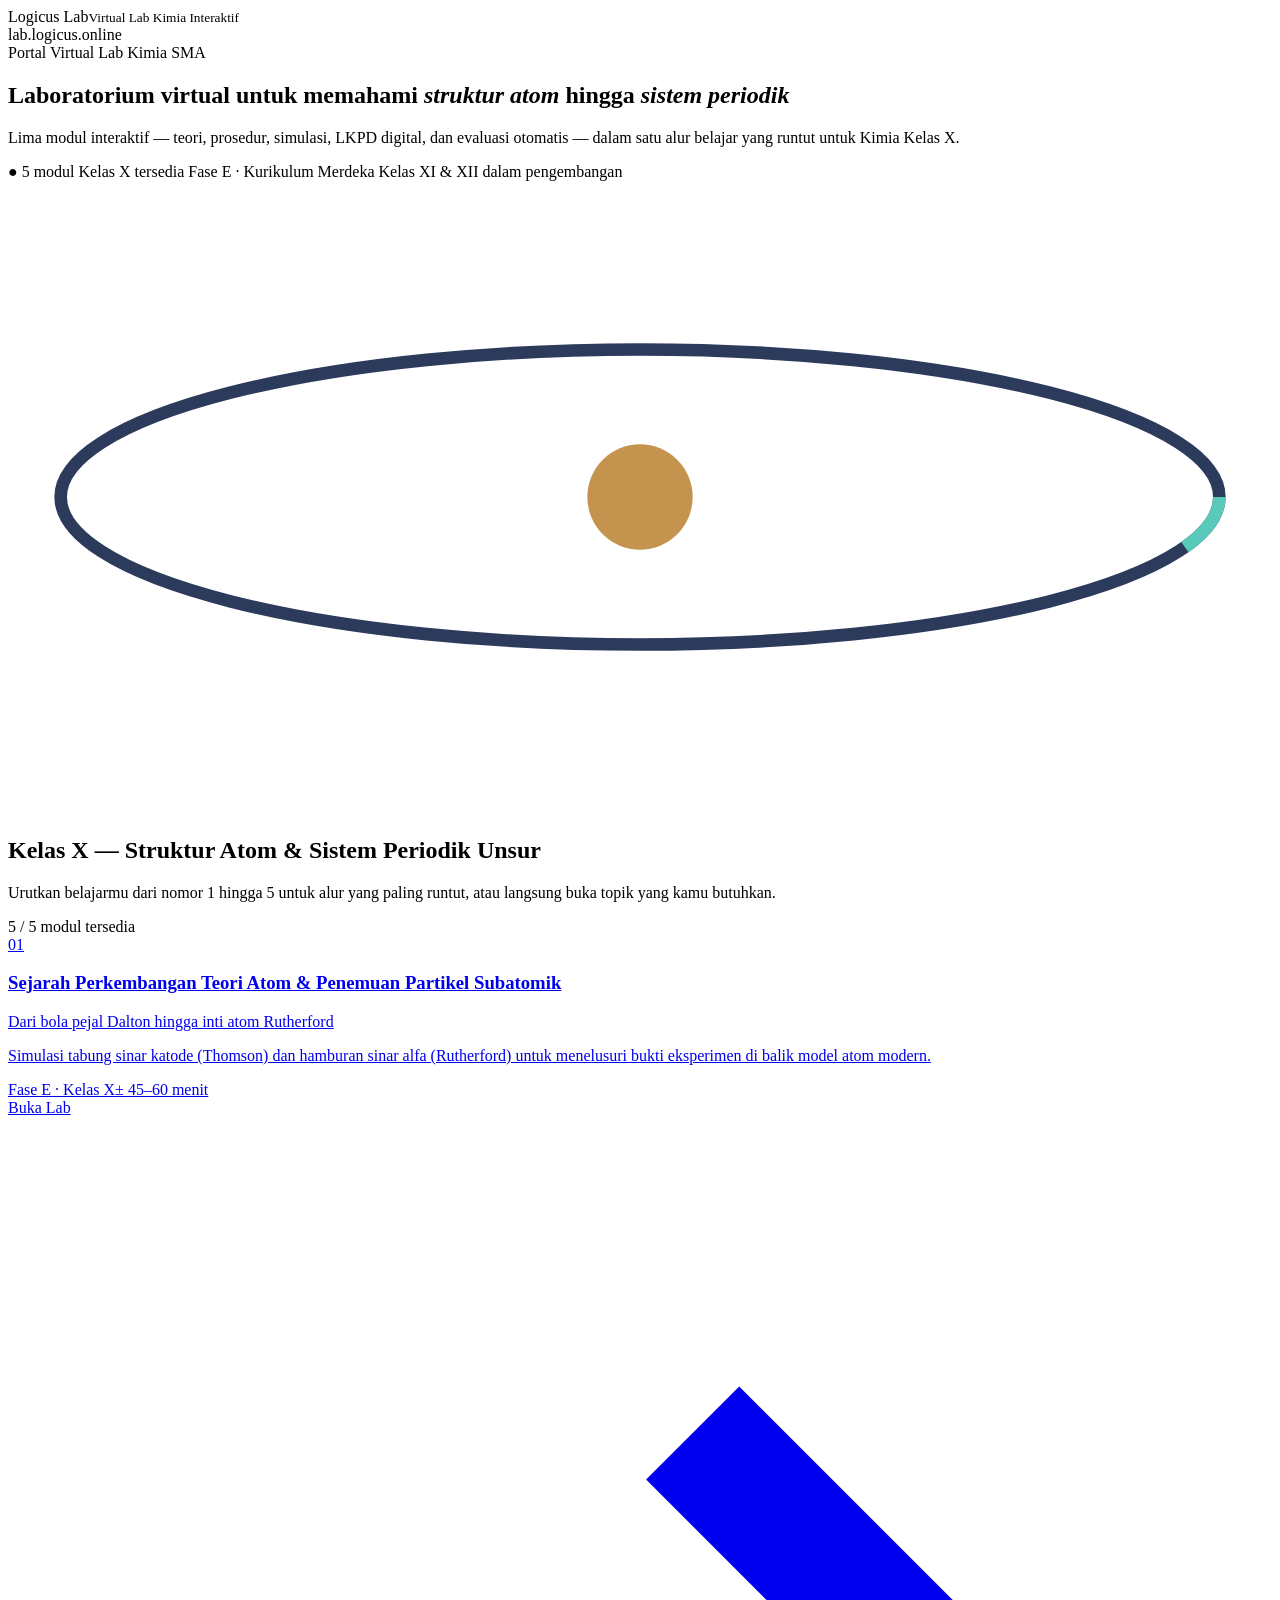
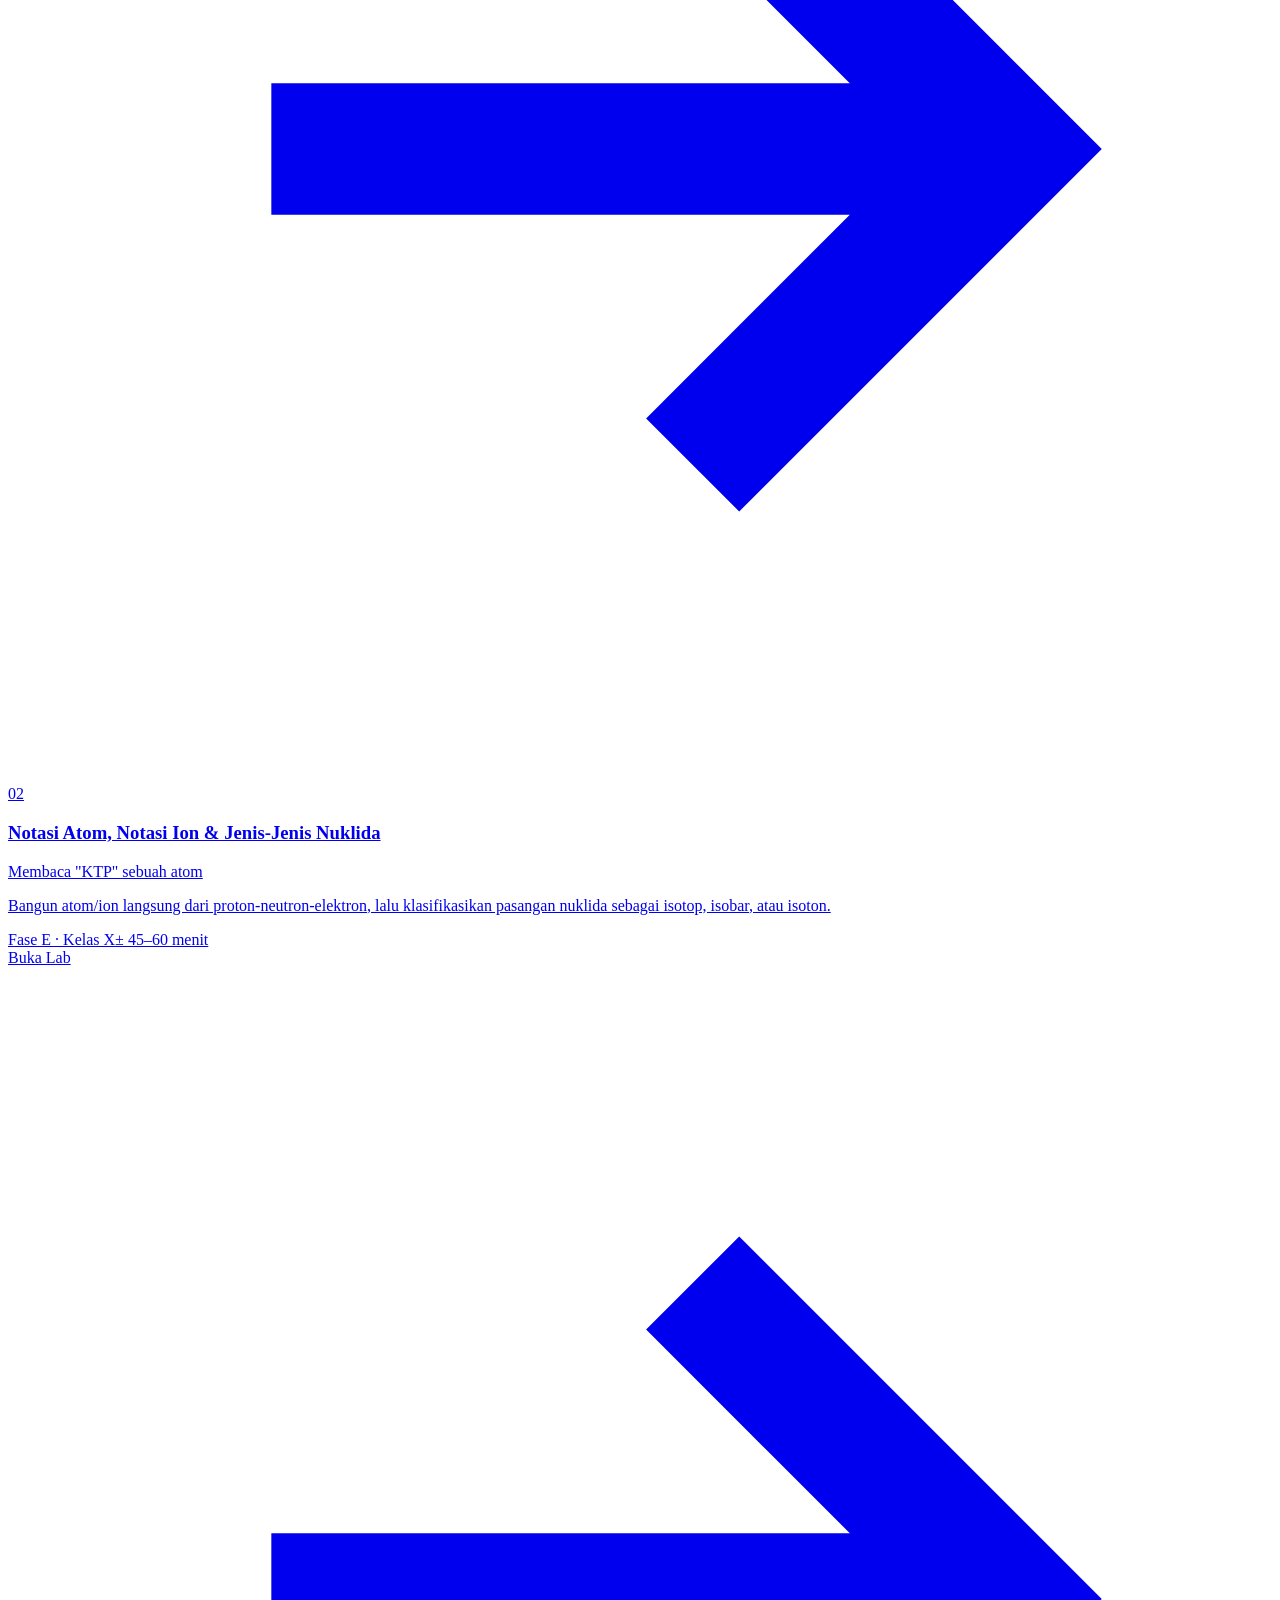
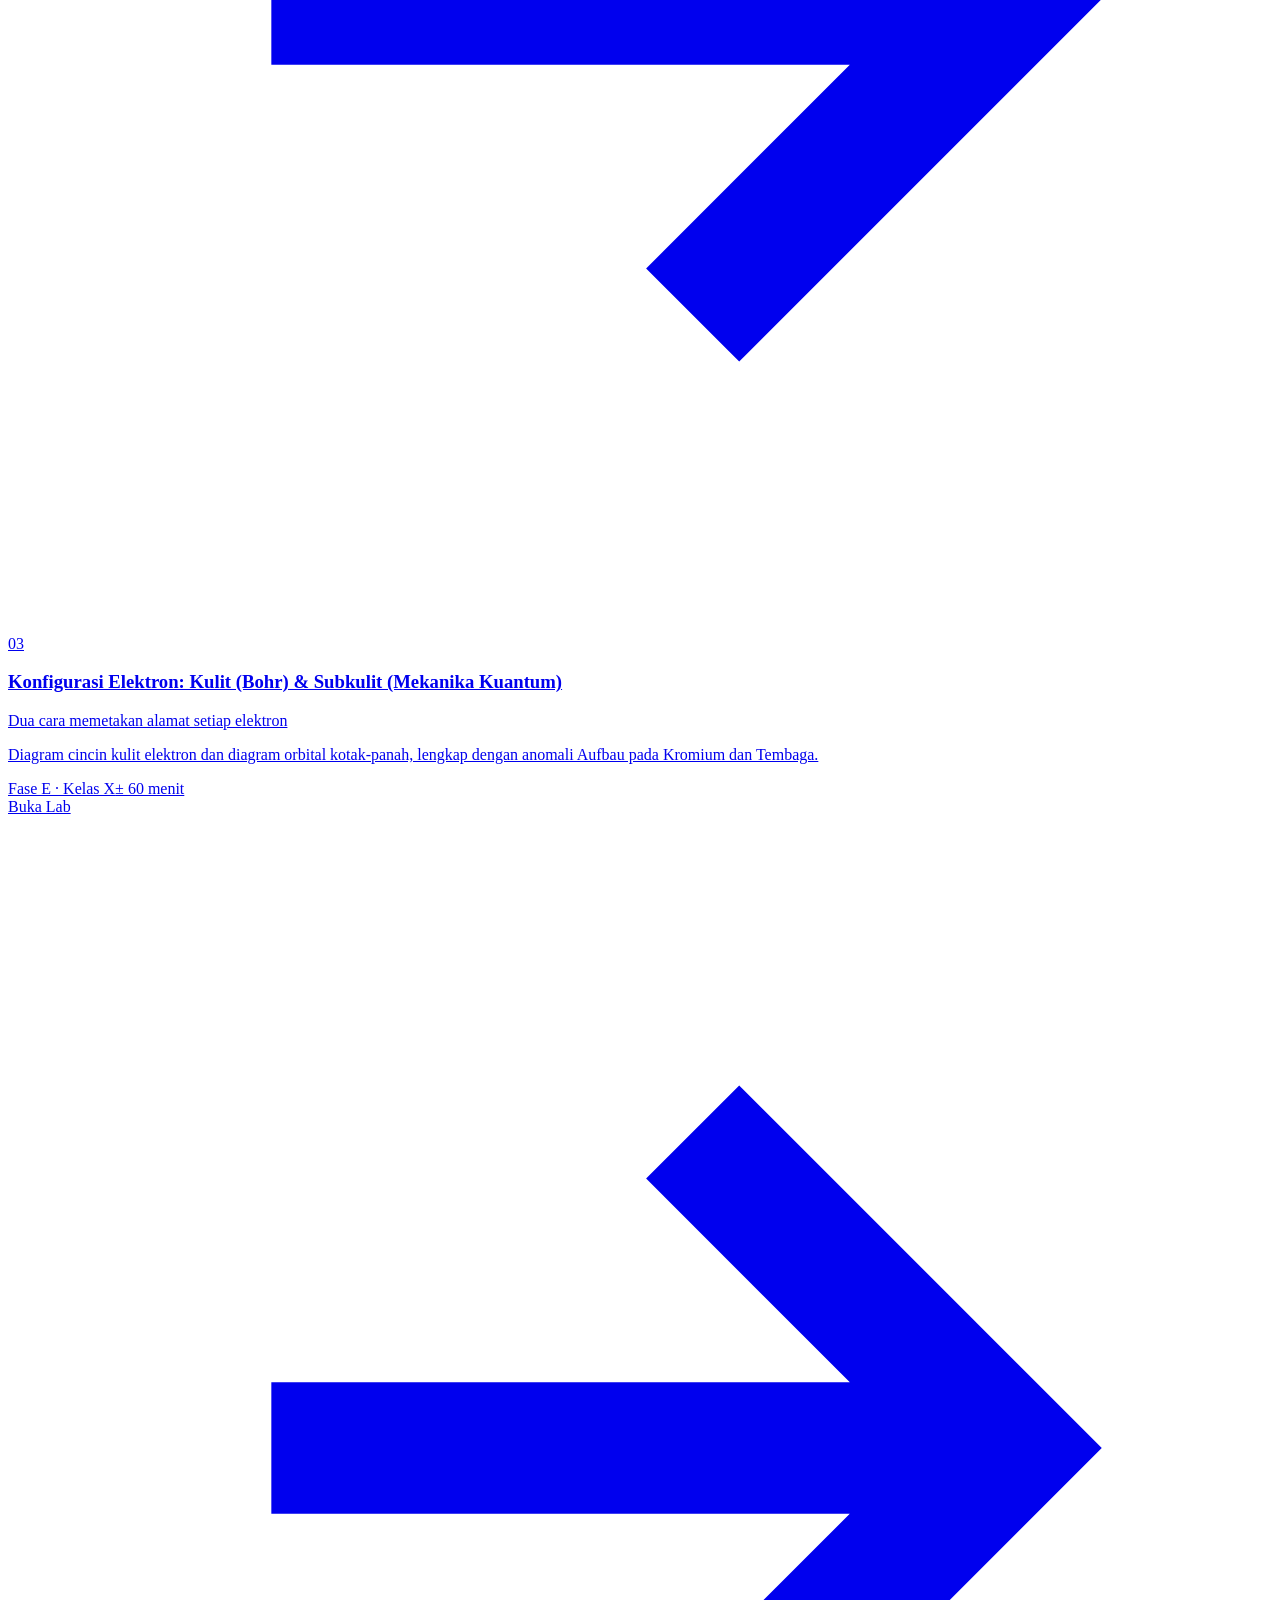
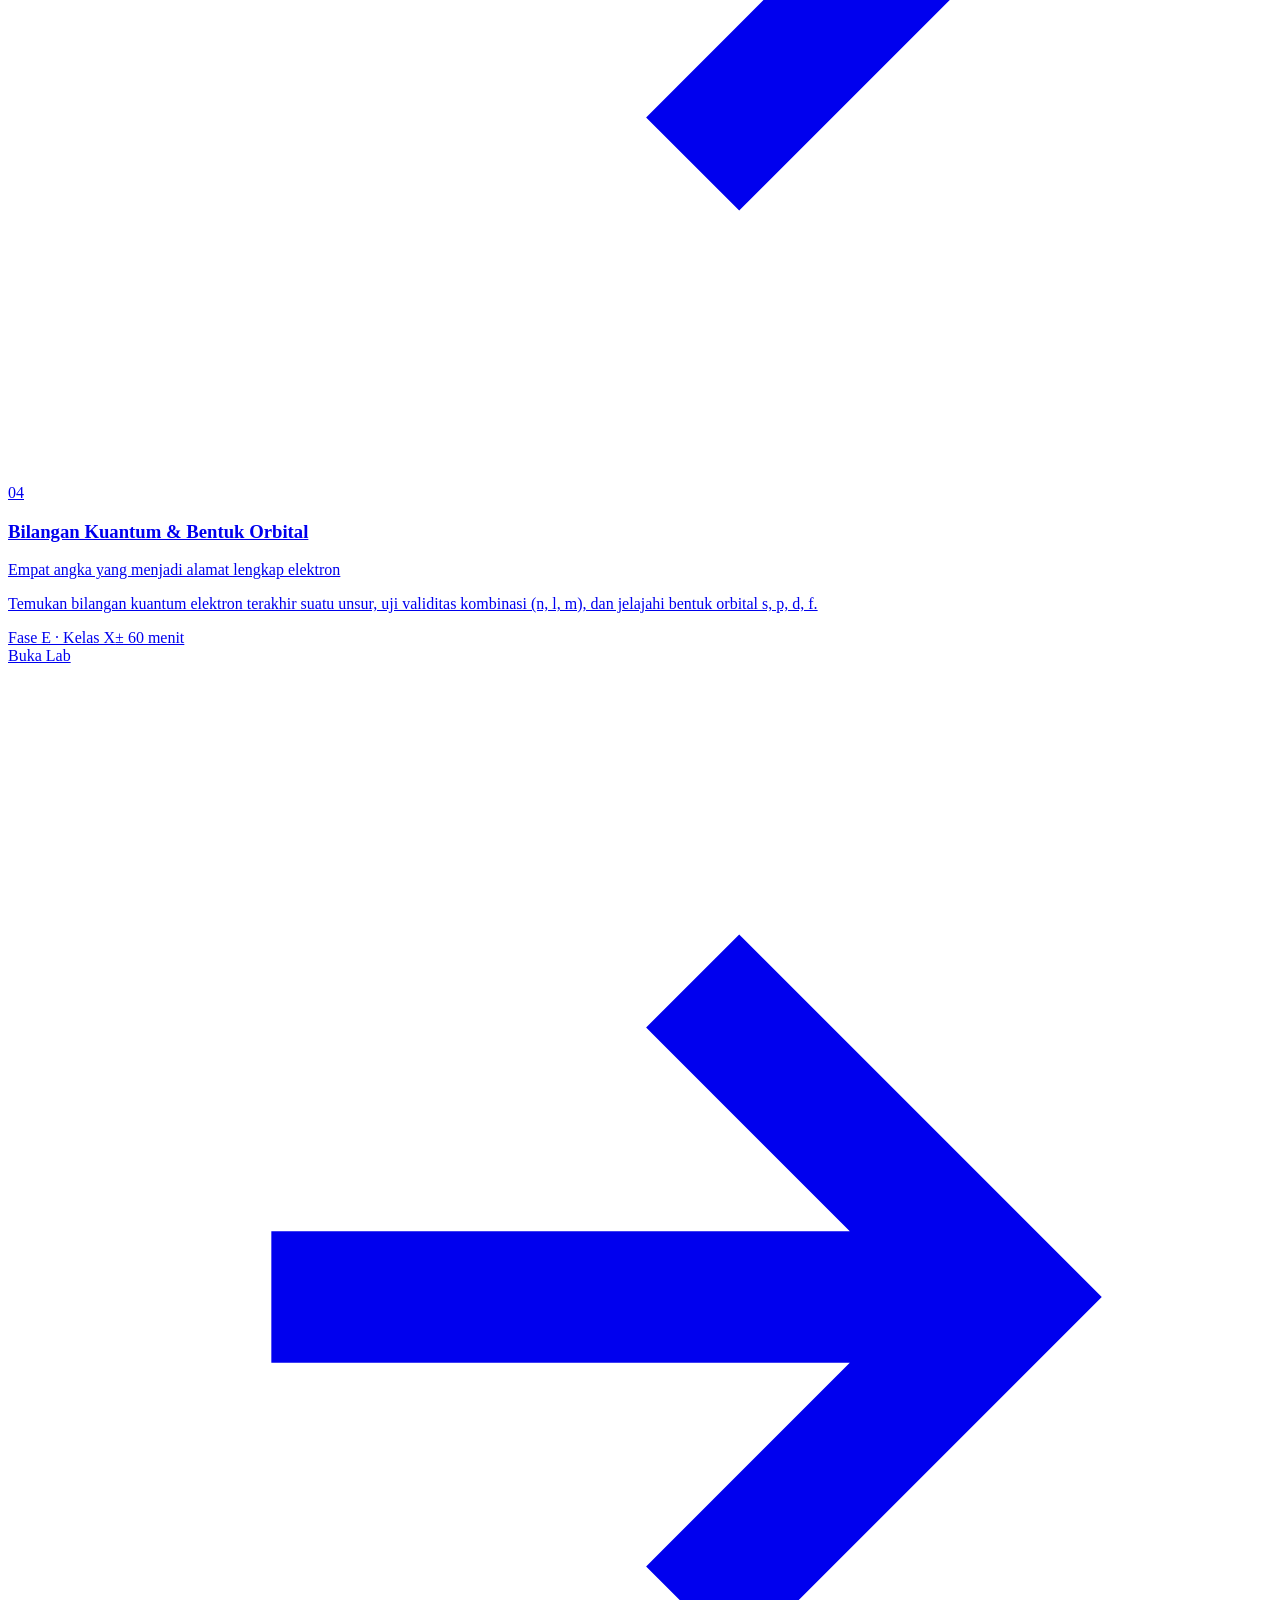
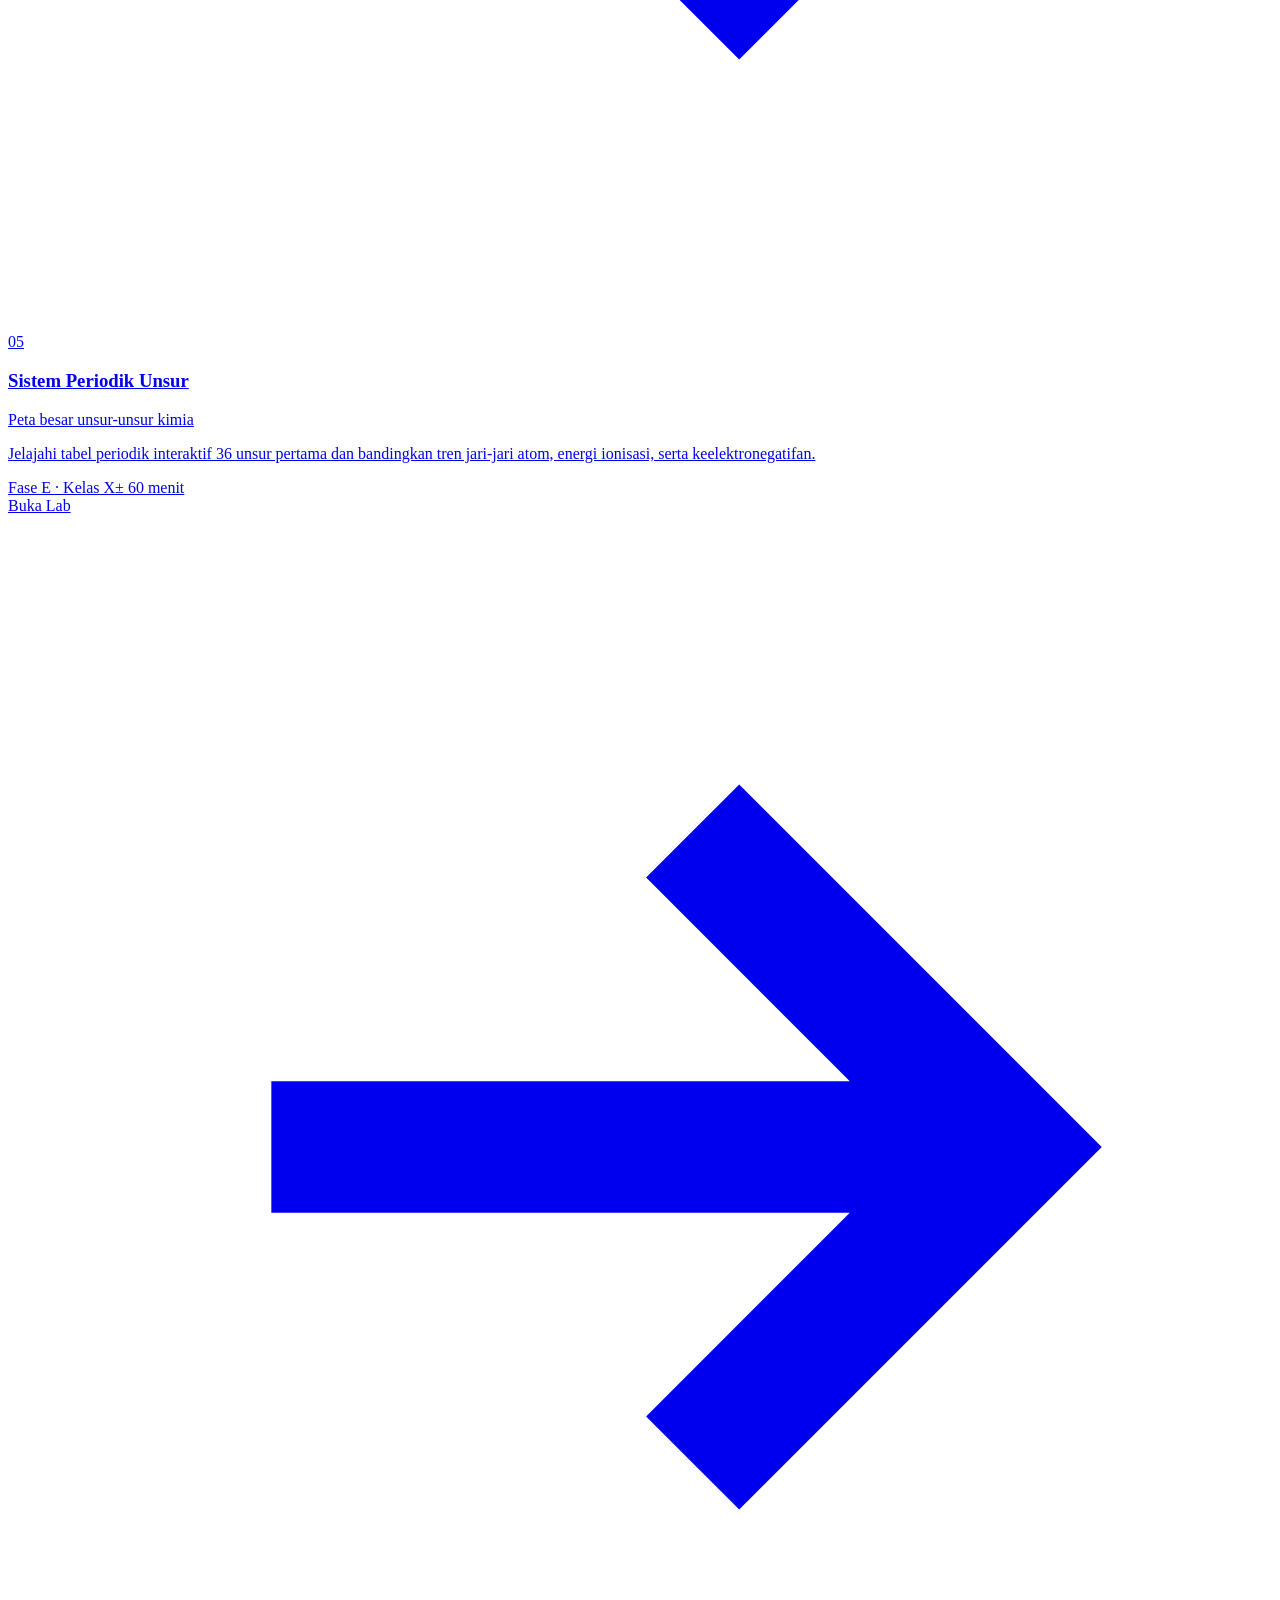
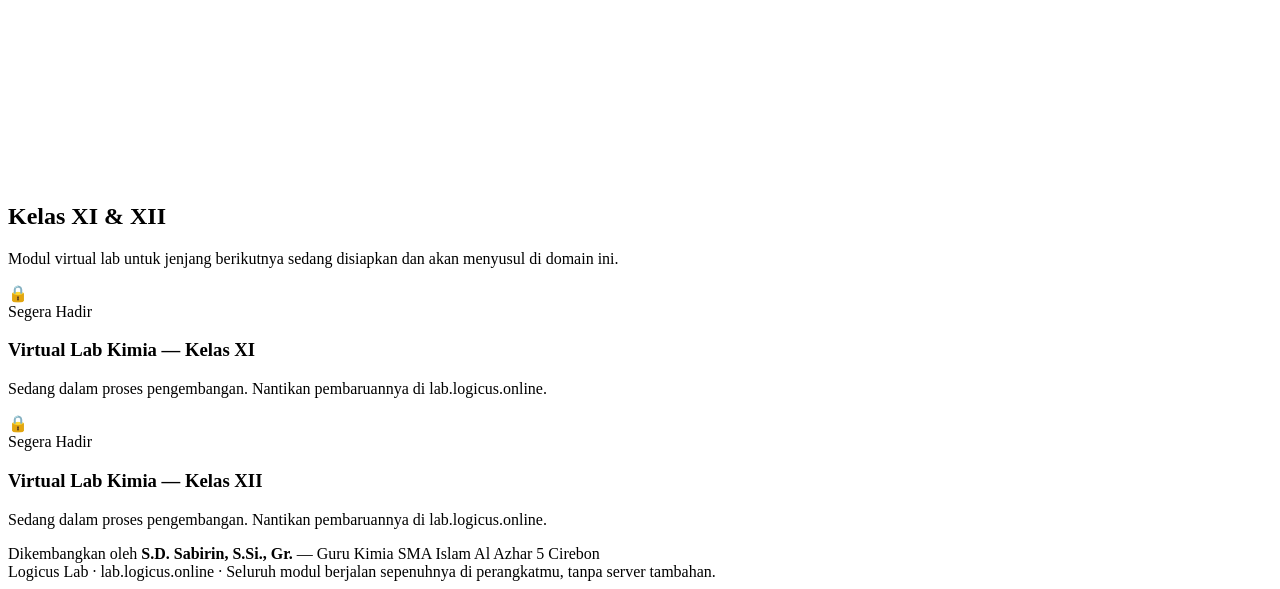
==== index.html @ 862f3393 "Add files via upload" ====
<!DOCTYPE html>
<html lang="id">
<head>
<meta charset="UTF-8">
<meta name="viewport" content="width=device-width, initial-scale=1.0, viewport-fit=cover">
<title>Logicus Lab — Virtual Lab Kimia SMA</title>
<meta name="description" content="Portal Virtual Lab Kimia interaktif: seri Struktur Atom & Sistem Periodik Unsur untuk Kelas X. Kelas XI dan XII dalam pengembangan.">
<link rel="stylesheet" href="index.css">
</head>
<body>

<header class="topbar">
  <div class="brand">
    <div class="brand__mark" aria-hidden="true"></div>
    <div class="brand__text">Logicus Lab<small>Virtual Lab Kimia Interaktif</small></div>
  </div>
  <div class="topbar__url">lab.logicus.online</div>
</header>

<section class="hero">
  <div class="hero__eyebrow">Portal Virtual Lab Kimia SMA</div>
  <h1>Laboratorium virtual untuk memahami <em>struktur atom</em> hingga <em>sistem periodik</em></h1>
  <p>Lima modul interaktif — teori, prosedur, simulasi, LKPD digital, dan evaluasi otomatis — dalam satu alur belajar yang runtut untuk Kimia Kelas X.</p>
  <div class="hero__meta">
    <span class="chip chip--live">● 5 modul Kelas X tersedia</span>
    <span class="chip">Fase E · Kurikulum Merdeka</span>
    <span class="chip">Kelas XI &amp; XII dalam pengembangan</span>
  </div>
</section>

<div class="orbit-divider" aria-hidden="true">
  <svg viewBox="0 0 120 60" xmlns="http://www.w3.org/2000/svg">
    <ellipse cx="60" cy="30" rx="55" ry="14" fill="none" stroke="#2C3A5C" stroke-width="1.2"/>
    <ellipse cx="60" cy="30" rx="55" ry="14" fill="none" stroke="#5FD9C4" stroke-width="1.2" stroke-dasharray="6 260" opacity=".9"/>
    <circle cx="60" cy="30" r="5" fill="#C4934E"/>
  </svg>
</div>

<section class="section" id="kelas-x">
  <div class="section__head">
    <div>
      <h2>Kelas X — Struktur Atom &amp; Sistem Periodik Unsur</h2>
      <p>Urutkan belajarmu dari nomor 1 hingga 5 untuk alur yang paling runtut, atau langsung buka topik yang kamu butuhkan.</p>
    </div>
    <span class="section__badge">5 / 5 modul tersedia</span>
  </div>

  <div class="grid">

    <a class="lab-card" href="struktur-atom-sejarah-partikel-subatomik.html">
      <div class="lab-card__num">01</div>
      <h3 class="lab-card__title">Sejarah Perkembangan Teori Atom &amp; Penemuan Partikel Subatomik</h3>
      <p class="lab-card__tagline">Dari bola pejal Dalton hingga inti atom Rutherford</p>
      <p class="lab-card__desc">Simulasi tabung sinar katode (Thomson) dan hamburan sinar alfa (Rutherford) untuk menelusuri bukti eksperimen di balik model atom modern.</p>
      <div class="lab-card__meta"><span>Fase E · Kelas X</span><span>± 45–60 menit</span></div>
      <span class="lab-card__cta">Buka Lab <svg viewBox="0 0 24 24" fill="none" stroke="currentColor" stroke-width="2.5"><path d="M5 12h14M13 6l6 6-6 6"/></svg></span>
    </a>

    <a class="lab-card" href="notasi-atom-ion-nuklida.html">
      <div class="lab-card__num">02</div>
      <h3 class="lab-card__title">Notasi Atom, Notasi Ion &amp; Jenis-Jenis Nuklida</h3>
      <p class="lab-card__tagline">Membaca "KTP" sebuah atom</p>
      <p class="lab-card__desc">Bangun atom/ion langsung dari proton-neutron-elektron, lalu klasifikasikan pasangan nuklida sebagai isotop, isobar, atau isoton.</p>
      <div class="lab-card__meta"><span>Fase E · Kelas X</span><span>± 45–60 menit</span></div>
      <span class="lab-card__cta">Buka Lab <svg viewBox="0 0 24 24" fill="none" stroke="currentColor" stroke-width="2.5"><path d="M5 12h14M13 6l6 6-6 6"/></svg></span>
    </a>

    <a class="lab-card" href="konfigurasi-elektron-kulit-subkulit.html">
      <div class="lab-card__num">03</div>
      <h3 class="lab-card__title">Konfigurasi Elektron: Kulit (Bohr) &amp; Subkulit (Mekanika Kuantum)</h3>
      <p class="lab-card__tagline">Dua cara memetakan alamat setiap elektron</p>
      <p class="lab-card__desc">Diagram cincin kulit elektron dan diagram orbital kotak-panah, lengkap dengan anomali Aufbau pada Kromium dan Tembaga.</p>
      <div class="lab-card__meta"><span>Fase E · Kelas X</span><span>± 60 menit</span></div>
      <span class="lab-card__cta">Buka Lab <svg viewBox="0 0 24 24" fill="none" stroke="currentColor" stroke-width="2.5"><path d="M5 12h14M13 6l6 6-6 6"/></svg></span>
    </a>

    <a class="lab-card" href="bilangan-kuantum-bentuk-orbital.html">
      <div class="lab-card__num">04</div>
      <h3 class="lab-card__title">Bilangan Kuantum &amp; Bentuk Orbital</h3>
      <p class="lab-card__tagline">Empat angka yang menjadi alamat lengkap elektron</p>
      <p class="lab-card__desc">Temukan bilangan kuantum elektron terakhir suatu unsur, uji validitas kombinasi (n, l, m), dan jelajahi bentuk orbital s, p, d, f.</p>
      <div class="lab-card__meta"><span>Fase E · Kelas X</span><span>± 60 menit</span></div>
      <span class="lab-card__cta">Buka Lab <svg viewBox="0 0 24 24" fill="none" stroke="currentColor" stroke-width="2.5"><path d="M5 12h14M13 6l6 6-6 6"/></svg></span>
    </a>

    <a class="lab-card" href="sistem-periodik-unsur.html">
      <div class="lab-card__num">05</div>
      <h3 class="lab-card__title">Sistem Periodik Unsur</h3>
      <p class="lab-card__tagline">Peta besar unsur-unsur kimia</p>
      <p class="lab-card__desc">Jelajahi tabel periodik interaktif 36 unsur pertama dan bandingkan tren jari-jari atom, energi ionisasi, serta keelektronegatifan.</p>
      <div class="lab-card__meta"><span>Fase E · Kelas X</span><span>± 60 menit</span></div>
      <span class="lab-card__cta">Buka Lab <svg viewBox="0 0 24 24" fill="none" stroke="currentColor" stroke-width="2.5"><path d="M5 12h14M13 6l6 6-6 6"/></svg></span>
    </a>

  </div>
</section>

<section class="section" id="kelas-xi-xii">
  <div class="section__head">
    <div>
      <h2>Kelas XI &amp; XII</h2>
      <p>Modul virtual lab untuk jenjang berikutnya sedang disiapkan dan akan menyusul di domain ini.</p>
    </div>
  </div>
  <div class="grid">
    <div class="locked-card">
      <div class="locked-card__icon" aria-hidden="true">🔒</div>
      <span class="locked-card__badge">Segera Hadir</span>
      <h3 class="locked-card__title">Virtual Lab Kimia — Kelas XI</h3>
      <p>Sedang dalam proses pengembangan. Nantikan pembaruannya di lab.logicus.online.</p>
    </div>
    <div class="locked-card">
      <div class="locked-card__icon" aria-hidden="true">🔒</div>
      <span class="locked-card__badge">Segera Hadir</span>
      <h3 class="locked-card__title">Virtual Lab Kimia — Kelas XII</h3>
      <p>Sedang dalam proses pengembangan. Nantikan pembaruannya di lab.logicus.online.</p>
    </div>
  </div>
</section>

<footer>
  <div class="dev-line">Dikembangkan oleh <b>S.D. Sabirin, S.Si., Gr.</b> — Guru Kimia SMA Islam Al Azhar 5 Cirebon</div>
  <div>Logicus Lab · lab.logicus.online · Seluruh modul berjalan sepenuhnya di perangkatmu, tanpa server tambahan.</div>
</footer>

</body>
</html>
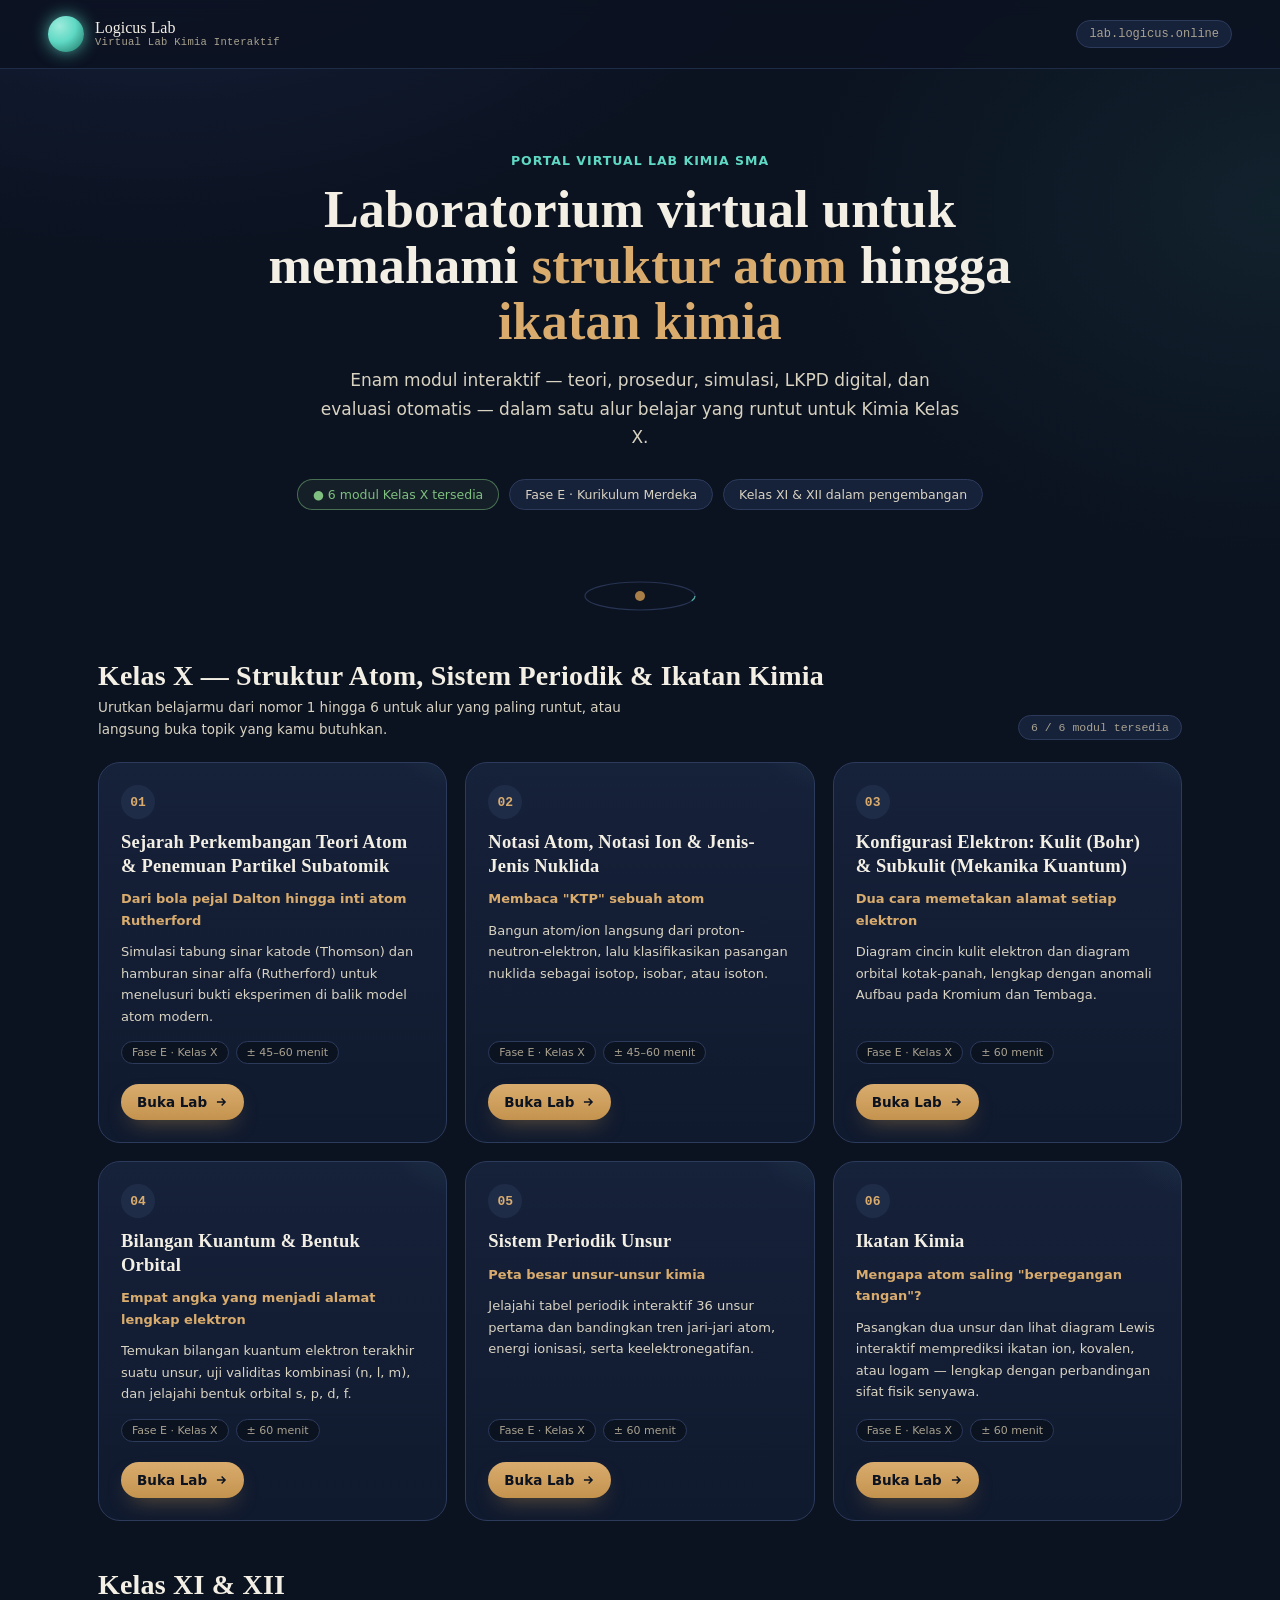
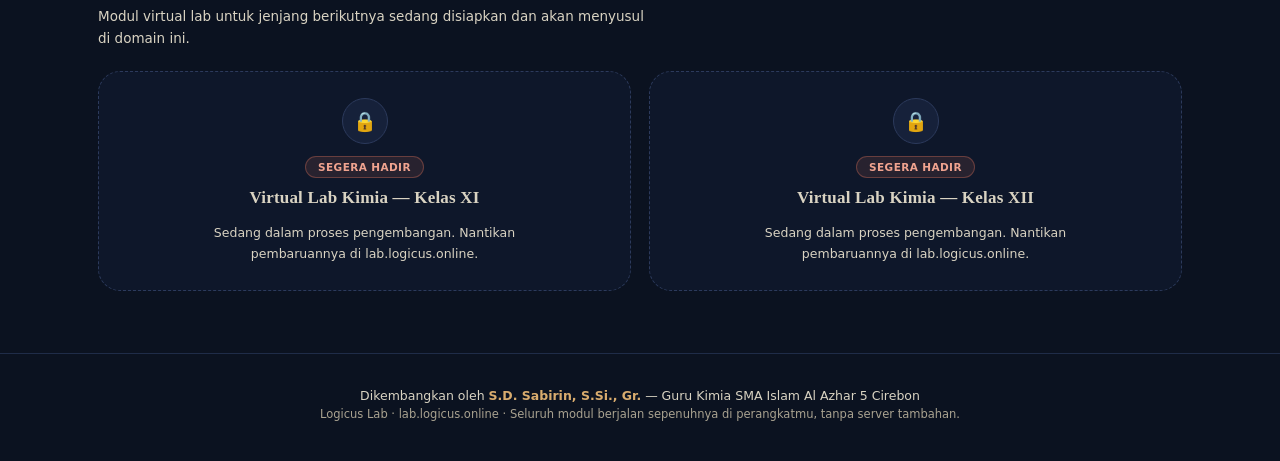
==== commit c6bbf240: "Add files via upload" ====
--- a/index.html
+++ b/index.html
@@ -4,7 +4,7 @@
 <meta charset="UTF-8">
 <meta name="viewport" content="width=device-width, initial-scale=1.0, viewport-fit=cover">
 <title>Logicus Lab — Virtual Lab Kimia SMA</title>
-<meta name="description" content="Portal Virtual Lab Kimia interaktif: seri Struktur Atom & Sistem Periodik Unsur untuk Kelas X. Kelas XI dan XII dalam pengembangan.">
+<meta name="description" content="Portal Virtual Lab Kimia interaktif: seri Struktur Atom, Sistem Periodik Unsur & Ikatan Kimia untuk Kelas X. Kelas XI dan XII dalam pengembangan.">
 <link rel="stylesheet" href="index.css">
 </head>
 <body>
@@ -19,10 +19,10 @@
 
 <section class="hero">
   <div class="hero__eyebrow">Portal Virtual Lab Kimia SMA</div>
-  <h1>Laboratorium virtual untuk memahami <em>struktur atom</em> hingga <em>sistem periodik</em></h1>
-  <p>Lima modul interaktif — teori, prosedur, simulasi, LKPD digital, dan evaluasi otomatis — dalam satu alur belajar yang runtut untuk Kimia Kelas X.</p>
+  <h1>Laboratorium virtual untuk memahami <em>struktur atom</em> hingga <em>ikatan kimia</em></h1>
+  <p>Enam modul interaktif — teori, prosedur, simulasi, LKPD digital, dan evaluasi otomatis — dalam satu alur belajar yang runtut untuk Kimia Kelas X.</p>
   <div class="hero__meta">
-    <span class="chip chip--live">● 5 modul Kelas X tersedia</span>
+    <span class="chip chip--live">● 6 modul Kelas X tersedia</span>
     <span class="chip">Fase E · Kurikulum Merdeka</span>
     <span class="chip">Kelas XI &amp; XII dalam pengembangan</span>
   </div>
@@ -39,10 +39,10 @@
 <section class="section" id="kelas-x">
   <div class="section__head">
     <div>
-      <h2>Kelas X — Struktur Atom &amp; Sistem Periodik Unsur</h2>
-      <p>Urutkan belajarmu dari nomor 1 hingga 5 untuk alur yang paling runtut, atau langsung buka topik yang kamu butuhkan.</p>
+      <h2>Kelas X — Struktur Atom, Sistem Periodik &amp; Ikatan Kimia</h2>
+      <p>Urutkan belajarmu dari nomor 1 hingga 6 untuk alur yang paling runtut, atau langsung buka topik yang kamu butuhkan.</p>
     </div>
-    <span class="section__badge">5 / 5 modul tersedia</span>
+    <span class="section__badge">6 / 6 modul tersedia</span>
   </div>
 
   <div class="grid">
@@ -92,6 +92,15 @@
       <span class="lab-card__cta">Buka Lab <svg viewBox="0 0 24 24" fill="none" stroke="currentColor" stroke-width="2.5"><path d="M5 12h14M13 6l6 6-6 6"/></svg></span>
     </a>
 
+    <a class="lab-card" href="ikatan-kimia.html">
+      <div class="lab-card__num">06</div>
+      <h3 class="lab-card__title">Ikatan Kimia</h3>
+      <p class="lab-card__tagline">Mengapa atom saling "berpegangan tangan"?</p>
+      <p class="lab-card__desc">Pasangkan dua unsur dan lihat diagram Lewis interaktif memprediksi ikatan ion, kovalen, atau logam — lengkap dengan perbandingan sifat fisik senyawa.</p>
+      <div class="lab-card__meta"><span>Fase E · Kelas X</span><span>± 60 menit</span></div>
+      <span class="lab-card__cta">Buka Lab <svg viewBox="0 0 24 24" fill="none" stroke="currentColor" stroke-width="2.5"><path d="M5 12h14M13 6l6 6-6 6"/></svg></span>
+    </a>
+
   </div>
 </section>
 
--- a/index.css
+++ b/index.css
@@ -0,0 +1,125 @@
+:root{
+  --ink-950:#0B1220; --ink-900:#101A2E; --ink-800:#16213A; --ink-700:#1F2C48; --ink-600:#2C3A5C;
+  --brass-500:#C4934E; --brass-400:#D9AC6E; --brass-700:#93672F;
+  --phosphor-500:#5FD9C4; --phosphor-300:#9EEBDC;
+  --ember-500:#E0725A; --ember-300:#F0A38F;
+  --leaf-500:#7FBF7F;
+  --paper-100:#F3EFE4; --paper-300:#D9D3C2; --paper-500:#A9A290;
+  --serif:"Fraunces","Iowan Old Style",Georgia,serif;
+  --sans:"Inter","Segoe UI",system-ui,-apple-system,sans-serif;
+  --mono:"IBM Plex Mono","SFMono-Regular",Consolas,monospace;
+  --radius-s:8px; --radius-m:14px; --radius-l:22px;
+  --shadow-deep:0 24px 60px -24px rgba(0,0,0,.65);
+  --ease:cubic-bezier(.22,.61,.36,1);
+}
+*,*::before,*::after{ box-sizing:border-box; }
+html{ scroll-behavior:smooth; }
+body{
+  margin:0; font-family:var(--sans); color:var(--paper-100); -webkit-font-smoothing:antialiased;
+  background:
+    radial-gradient(1100px 700px at 12% -8%, #17233f 0%, transparent 60%),
+    radial-gradient(900px 650px at 100% 10%, rgba(95,217,196,.08) 0%, transparent 55%),
+    var(--ink-950);
+  min-height:100vh;
+}
+h1,h2,h3{ font-family:var(--serif); font-weight:600; margin:0 0 .4em; letter-spacing:.2px; }
+p{ margin:0 0 1em; line-height:1.65; color:var(--paper-300); }
+a{ color:var(--phosphor-500); }
+::selection{ background:var(--brass-500); color:var(--ink-950); }
+:focus-visible{ outline:2px solid var(--phosphor-500); outline-offset:3px; border-radius:4px; }
+::-webkit-scrollbar{ width:10px; }
+::-webkit-scrollbar-track{ background:transparent; }
+::-webkit-scrollbar-thumb{ background:var(--ink-600); border-radius:10px; }
+
+/* ===== Top bar ===== */
+.topbar{
+  display:flex; align-items:center; justify-content:space-between; gap:14px;
+  padding:16px clamp(16px,4vw,48px); border-bottom:1px solid var(--ink-700);
+  position:sticky; top:0; z-index:20; backdrop-filter:blur(8px);
+  background:rgba(11,18,32,.82);
+}
+.brand{ display:flex; align-items:center; gap:11px; }
+.brand__mark{
+  width:36px;height:36px;border-radius:50%; flex:none;
+  background:radial-gradient(circle at 32% 28%, var(--phosphor-300), var(--phosphor-500) 45%, #1a6f60 100%);
+  box-shadow:0 0 18px -2px var(--phosphor-500);
+}
+.brand__text{ font-family:var(--serif); font-size:16px; line-height:1.1; }
+.brand__text small{ display:block; font-family:var(--mono); font-size:10.5px; color:var(--paper-500); font-weight:500; letter-spacing:.3px; }
+.topbar__url{ font-family:var(--mono); font-size:12px; color:var(--paper-500); border:1px solid var(--ink-600); padding:6px 12px; border-radius:999px; background:var(--ink-800); }
+@media (max-width:600px){ .topbar__url{ display:none; } }
+
+/* ===== Hero ===== */
+.hero{ padding:clamp(46px,8vw,84px) clamp(16px,4vw,48px) clamp(30px,5vw,50px); text-align:center; max-width:900px; margin:0 auto; }
+.hero__eyebrow{ font-size:12.5px; font-weight:700; letter-spacing:1px; text-transform:uppercase; color:var(--phosphor-500); margin-bottom:14px; }
+.hero h1{ font-size:clamp(30px,5.4vw,52px); line-height:1.08; margin-bottom:16px; }
+.hero h1 em{ font-style:normal; color:var(--brass-400); }
+.hero p{ font-size:clamp(14.5px,1.9vw,17px); max-width:640px; margin:0 auto 28px; }
+.hero__meta{ display:flex; gap:10px; justify-content:center; flex-wrap:wrap; }
+.chip{ border:1px solid var(--ink-600); border-radius:999px; padding:7px 15px; font-size:12.5px; color:var(--paper-300); background:var(--ink-800); }
+.chip--live{ border-color:rgba(127,191,127,.5); color:var(--leaf-500); background:rgba(127,191,127,.08); }
+
+/* ===== Orbit divider ===== */
+.orbit-divider{ display:flex; justify-content:center; margin:6px 0 8px; opacity:.85; }
+.orbit-divider svg{ width:120px; height:60px; }
+
+/* ===== Section ===== */
+.section{ max-width:1180px; margin:0 auto; padding:26px clamp(16px,4vw,48px) 10px; }
+.section__head{ display:flex; align-items:flex-end; justify-content:space-between; gap:16px; flex-wrap:wrap; margin-bottom:22px; }
+.section__head h2{ font-size:clamp(21px,3vw,28px); margin-bottom:4px; }
+.section__head p{ margin:0; max-width:560px; font-size:13.5px; }
+.section__badge{ font-family:var(--mono); font-size:11.5px; color:var(--paper-500); border:1px solid var(--ink-600); padding:5px 12px; border-radius:999px; background:var(--ink-800); white-space:nowrap; }
+
+/* ===== Card grid ===== */
+.grid{ display:grid; grid-template-columns:repeat(auto-fit,minmax(270px,1fr)); gap:18px; margin-bottom:12px; }
+
+.lab-card{
+  display:flex; flex-direction:column; gap:10px; padding:22px;
+  background:linear-gradient(180deg, var(--ink-800), var(--ink-900));
+  border:1px solid var(--ink-600); border-radius:var(--radius-l);
+  text-decoration:none; color:inherit; position:relative; overflow:hidden;
+  transition:transform .18s var(--ease), border-color .18s var(--ease), box-shadow .18s var(--ease);
+}
+.lab-card:hover{ transform:translateY(-4px); border-color:var(--brass-500); box-shadow:var(--shadow-deep); }
+.lab-card::before{
+  content:""; position:absolute; top:-40%; right:-30%; width:180px;height:180px; border-radius:50%;
+  background:radial-gradient(circle, rgba(95,217,196,.14), transparent 70%); pointer-events:none;
+}
+.lab-card__num{
+  width:34px;height:34px;border-radius:50%; background:var(--ink-700); color:var(--brass-400);
+  display:grid; place-items:center; font-family:var(--mono); font-weight:700; font-size:13px; flex:none;
+}
+.lab-card__title{ font-family:var(--serif); font-size:18.5px; color:var(--paper-100); margin:2px 0 0; line-height:1.28; }
+.lab-card__tagline{ font-size:13px; color:var(--brass-400); font-weight:600; margin:0; }
+.lab-card__desc{ font-size:13px; color:var(--paper-300); margin:0; flex:1; }
+.lab-card__meta{ display:flex; gap:7px; flex-wrap:wrap; margin-top:4px; }
+.lab-card__meta span{ font-size:11px; color:var(--paper-500); border:1px solid var(--ink-600); border-radius:999px; padding:4px 10px; background:var(--ink-950); }
+.lab-card__cta{
+  margin-top:10px; display:inline-flex; align-items:center; gap:7px; font-weight:700; font-size:13.5px;
+  color:var(--ink-950); background:linear-gradient(180deg, var(--brass-400), var(--brass-500));
+  padding:10px 16px; border-radius:999px; align-self:flex-start;
+  box-shadow:0 10px 22px -10px rgba(196,147,78,.55); transition:box-shadow .18s var(--ease);
+}
+.lab-card:hover .lab-card__cta{ box-shadow:0 14px 28px -10px rgba(196,147,78,.7); }
+.lab-card__cta svg{ width:14px;height:14px; transition:transform .18s var(--ease); }
+.lab-card:hover .lab-card__cta svg{ transform:translateX(3px); }
+
+/* ===== Locked / coming soon ===== */
+.locked-card{
+  padding:26px; border-radius:var(--radius-l); border:1.5px dashed var(--ink-600);
+  background:rgba(22,33,58,.4); display:flex; flex-direction:column; align-items:center; text-align:center; gap:8px;
+  color:var(--paper-500);
+}
+.locked-card__icon{ width:46px;height:46px;border-radius:50%; background:var(--ink-800); border:1px solid var(--ink-600); display:grid; place-items:center; font-size:19px; margin-bottom:4px; }
+.locked-card__title{ font-family:var(--serif); font-size:17px; color:var(--paper-300); }
+.locked-card__badge{ font-size:10.5px; font-weight:700; letter-spacing:.4px; text-transform:uppercase; color:var(--ember-300); background:rgba(224,114,90,.12); border:1px solid rgba(224,114,90,.35); padding:4px 12px; border-radius:999px; margin-bottom:2px; }
+.locked-card p{ font-size:12.5px; max-width:340px; margin:0; }
+
+/* ===== Footer ===== */
+footer{ text-align:center; padding:34px 20px 40px; font-size:11.5px; color:var(--paper-500); border-top:1px solid var(--ink-700); margin-top:40px; }
+footer .dev-line{ margin-bottom:4px; color:var(--paper-300); font-size:12.5px; }
+footer .dev-line b{ color:var(--brass-400); }
+
+@media (max-width:640px){
+  .section__head{ flex-direction:column; align-items:flex-start; }
+}
